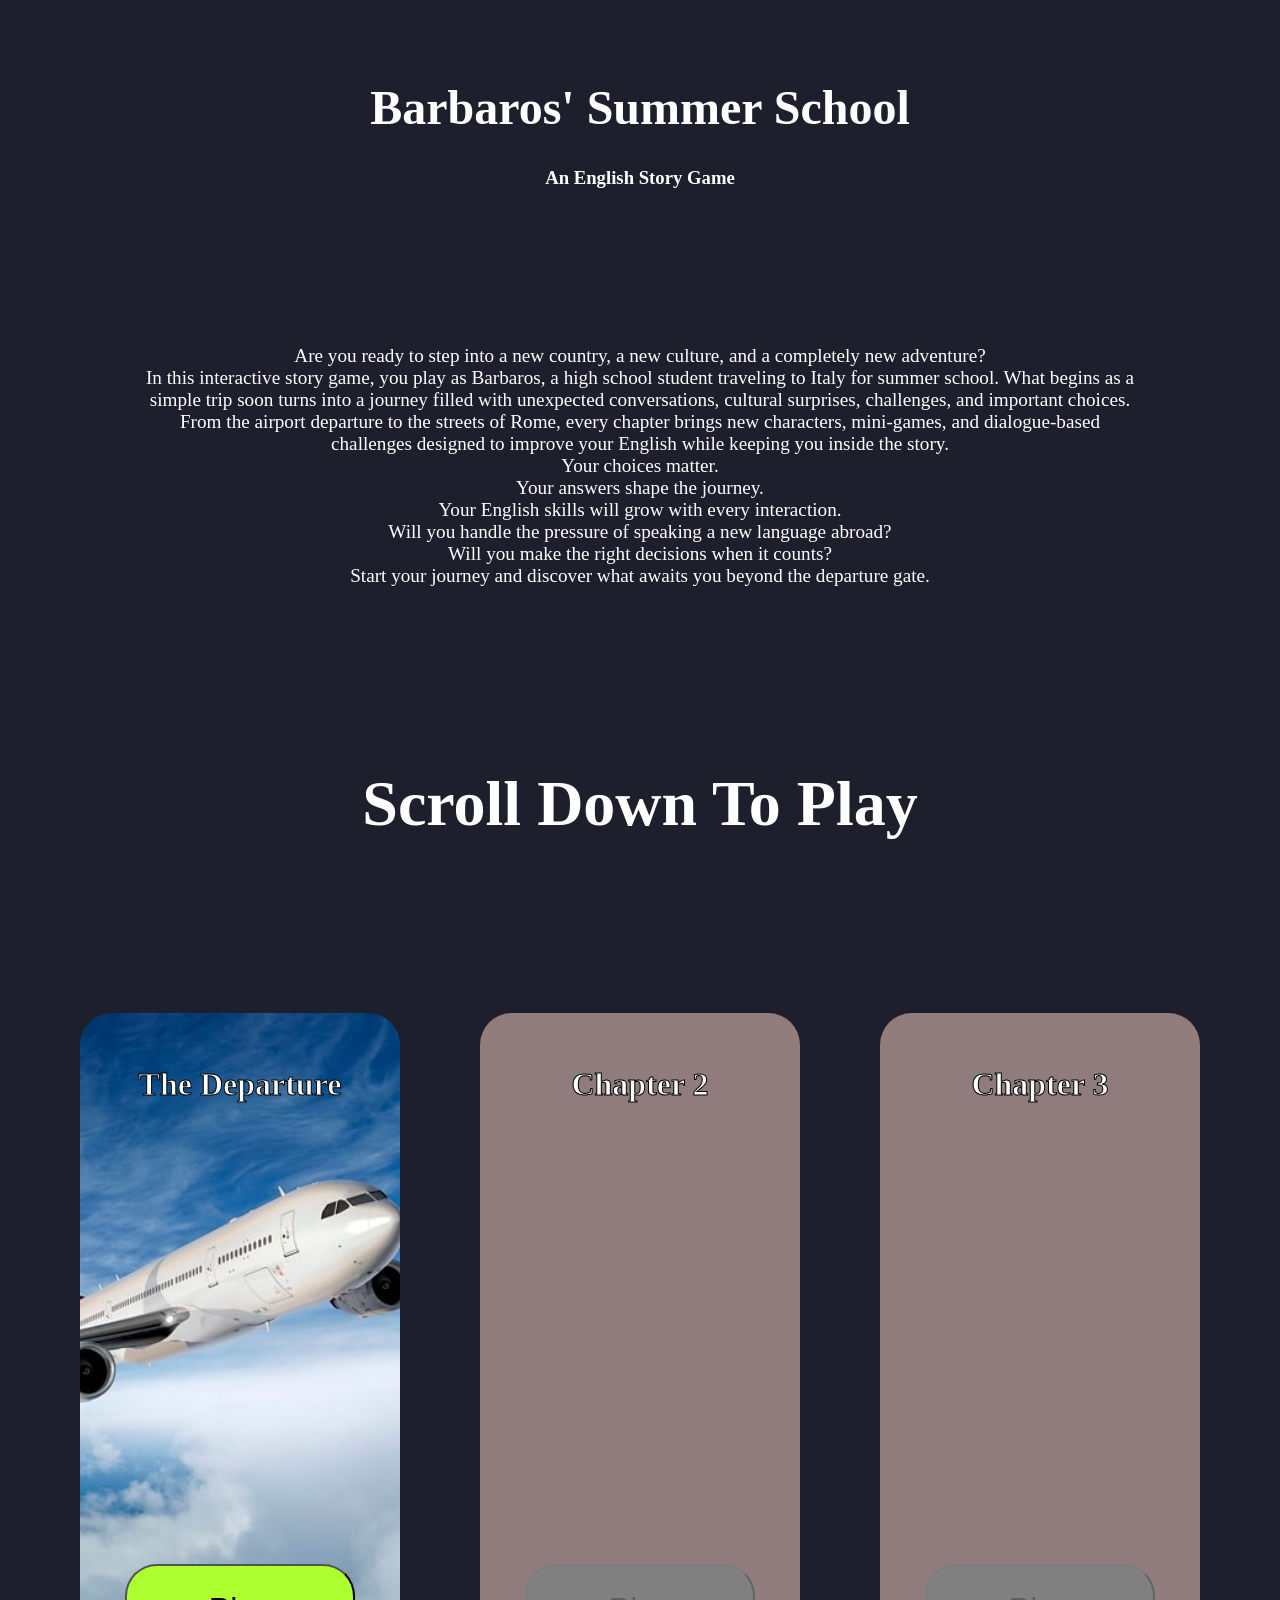
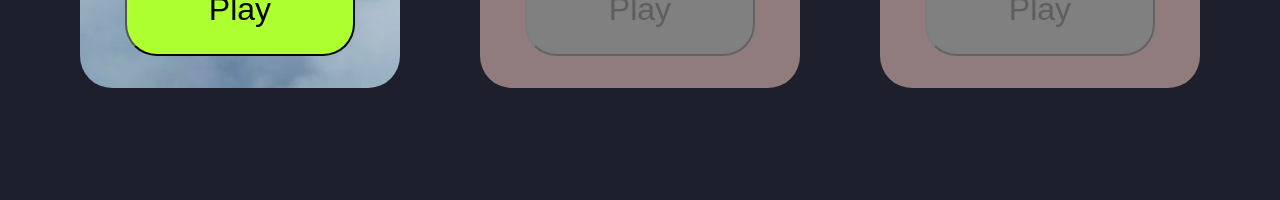
==== main/index.html @ 19e1736e "ana menü, chapter sistemi" ====
<!DOCTYPE html>
<html lang="en">
<head>
    <meta charset="UTF-8">
    <meta name="viewport" content="width=device-width, initial-scale=1.0">
    <title>Main Page</title>
    <link rel="stylesheet" href="style.css">
    <script src="script.js" defer></script>
</head>
<body>
    <div id="info">
        <div id="title">
            <h1>Barbaros' Summer School</h1>
            <h3>An English Story Game</h3>
        </div>
        <p>
        Are you ready to step into a new country, a new culture, and a completely new adventure? <br>
        In this interactive story game, you play as Barbaros, a high school student traveling to Italy for summer school. What begins as a simple trip soon turns into a journey filled with unexpected conversations, cultural surprises, challenges, and important choices.<br>
        From the airport departure to the streets of Rome, every chapter brings new characters, mini-games, and dialogue-based challenges designed to improve your English while keeping you inside the story.<br>
        Your choices matter.  <br>
        Your answers shape the journey.  <br>
        Your English skills will grow with every interaction.<br>
        Will you handle the pressure of speaking a new language abroad?  <br>
        Will you make the right decisions when it counts?<br>
        Start your journey and discover what awaits you beyond the departure gate.<br>
        </p>
        <h1>Scroll Down To Play</h1>
    </div>
    <div id="chapters">
        <div class="chapter" id="ch1">
            <h1 class="ch-title">The Departure</h1>
            <button class="ch-btn available" id="btn1">Play</button>
        </div>
        <div class="chapter" id="ch2">
            <h1 class="ch-title">Chapter 2</h1>
            <button class="ch-btn" id="btn2">Play</button>
        </div>
        <div class="chapter" id="ch3">
            <h1 class="ch-title">Chapter 3</h1>
            <button class="ch-btn" id="btn3">Play</button>
        </div>
    </div>
</body>
</html>
---- main/style.css ----
html{
    scroll-snap-type: y mandatory;
}

body{
    margin:0;
    font-family:cursive;
    overflow-y: auto;
    overflow-x: hidden;
    background:rgb(30, 31, 44);
    display:flex;
    flex-direction:column;
    justify-content: center;
    align-items: center;
}

button{
    cursor:pointer;
}

#info{
    scroll-snap-align: end;
    width:100vw;
    height:100vh;
    display:flex;
    justify-content: space-between;
    align-items: center;
    flex-direction:column;
    box-sizing: border-box;
    padding:1em
}

#info *{
    color:rgb(255, 255, 255);
    text-align:center;
}

#info p{
    margin:1em;
    font-size:1.2em;
    text-align:center;
    width:80%
}

#info h1{
    font-size:4em
}

#title{
    margin-top:2em;
    justify-content: flex-start;
    align-items: center;
    flex-direction:column;
}

#title h1{
    font-size:3em
}

#chapters{
    scroll-snap-align: start;
    width:100vw;
    height:100vh;
    display:flex;
    align-items: center;
    justify-content: space-evenly;
}

.chapter{
    display:flex;
    flex-direction:column;
    background:rgb(144, 124, 124);
    height:75%;
    width:25%;
    align-items: center;
    justify-content: space-between;
    box-sizing: border-box;
    padding:2em;
    border-radius:2em;
    background-image: url("");
    background-size: cover;
    background-position: center;
    background-repeat: no-repeat;
    transition: all 0.3s ease
}

.chapter:hover{
    transform:translateY(-5%)
}

.ch-title{
    color:white;
    -webkit-text-stroke: black 1px;
}

.ch-btn{
    background:grey;
    font-size:2em;
    border-radius:1em;
    width:90%;
    height:15%;
    transition:all 0.3s ease;
}
.ch-btn.available{
    background:greenyellow;
}
.ch-btn.available:hover{
    background:rgb(80, 131, 4);
}

#ch1{
    background-image: url("../images/backgrounds/chapter1Cover.jpg");
    background-position: 70%;
}
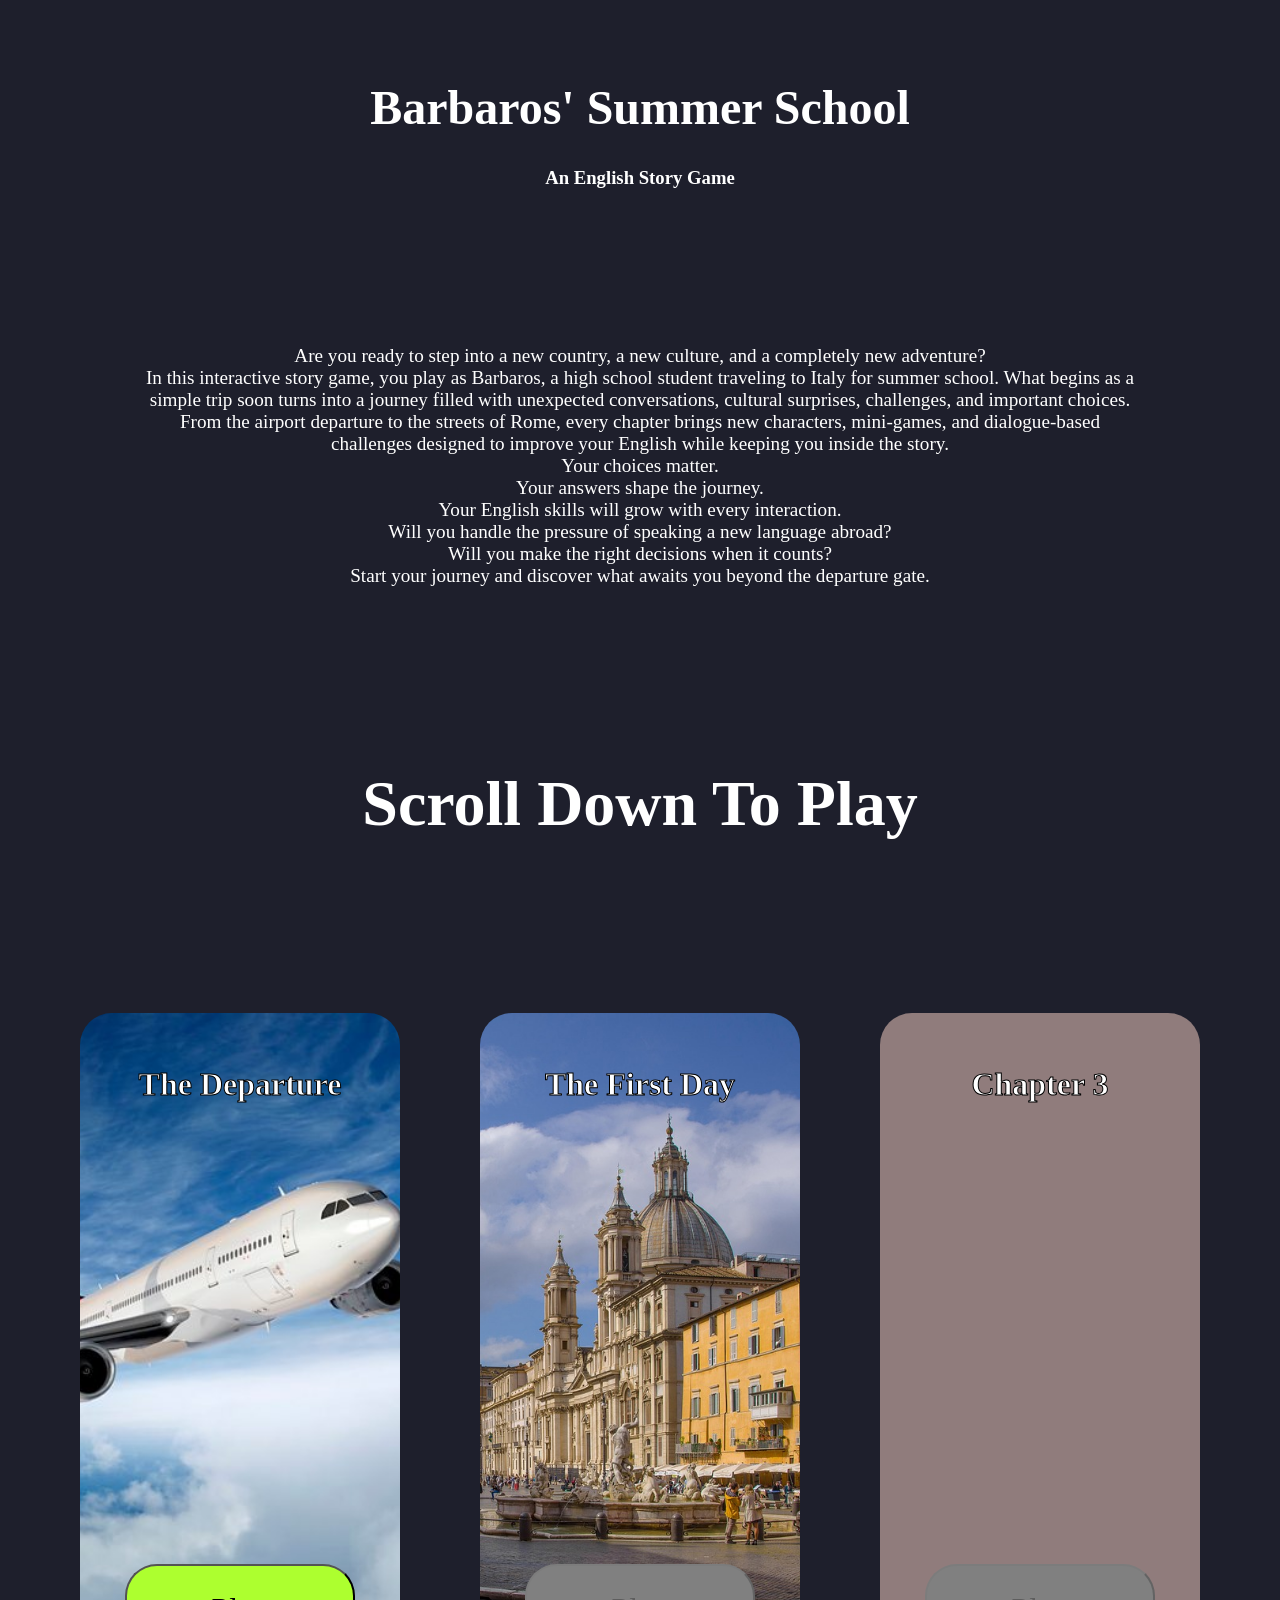
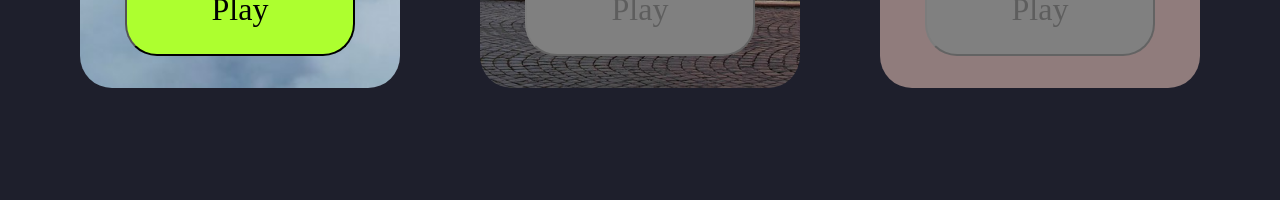
==== commit 7f62016e: "chapter2" ====
--- a/main/index.html
+++ b/main/index.html
@@ -32,7 +32,7 @@
             <button class="ch-btn available" id="btn1">Play</button>
         </div>
         <div class="chapter" id="ch2">
-            <h1 class="ch-title">Chapter 2</h1>
+            <h1 class="ch-title">The First Day</h1>
             <button class="ch-btn" id="btn2">Play</button>
         </div>
         <div class="chapter" id="ch3">
--- a/main/style.css
+++ b/main/style.css
@@ -15,6 +15,7 @@
 }
 
 button{
+    font-family:inherit;
     cursor:pointer;
 }
 
@@ -111,4 +112,9 @@
 #ch1{
     background-image: url("../images/backgrounds/chapter1Cover.jpg");
     background-position: 70%;
+}
+
+#ch2{
+    background-image: url("../images/backgrounds/CityCentre.jpg");
+    background-position: 70%;
 }
